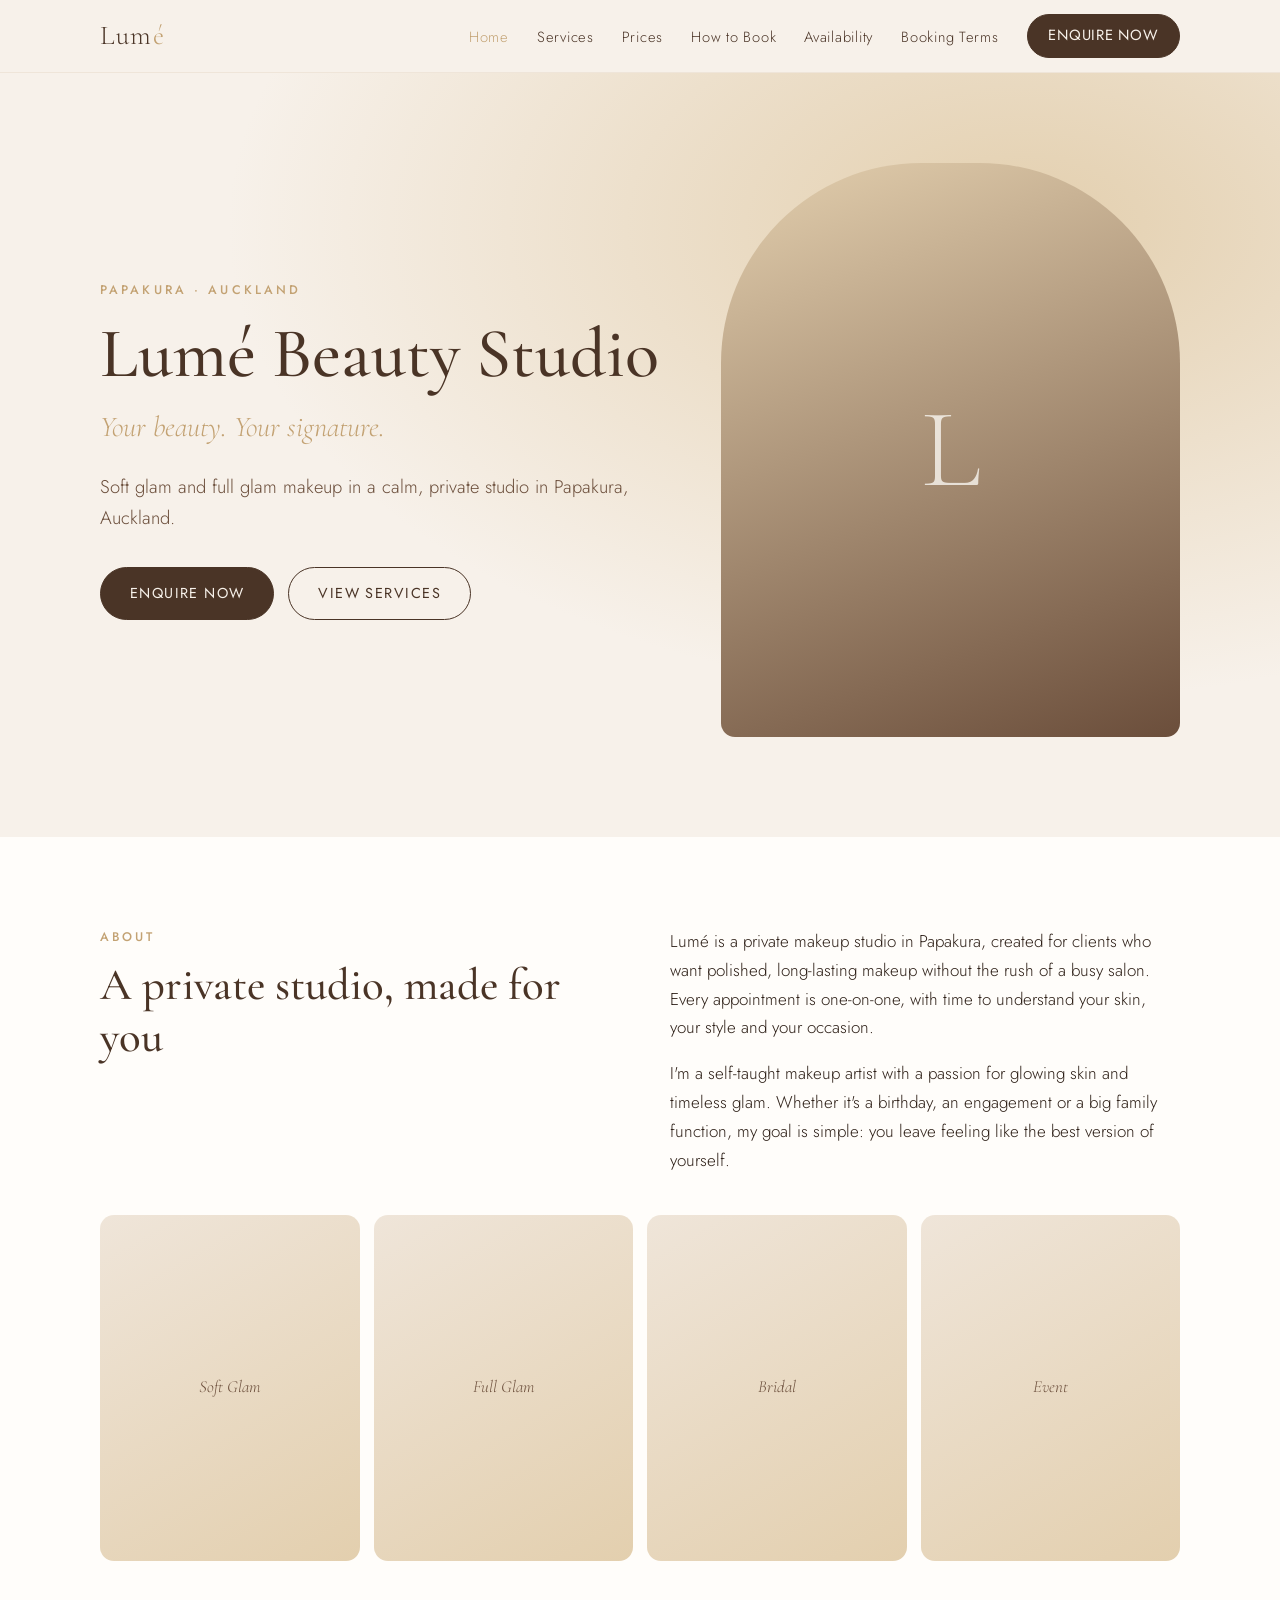
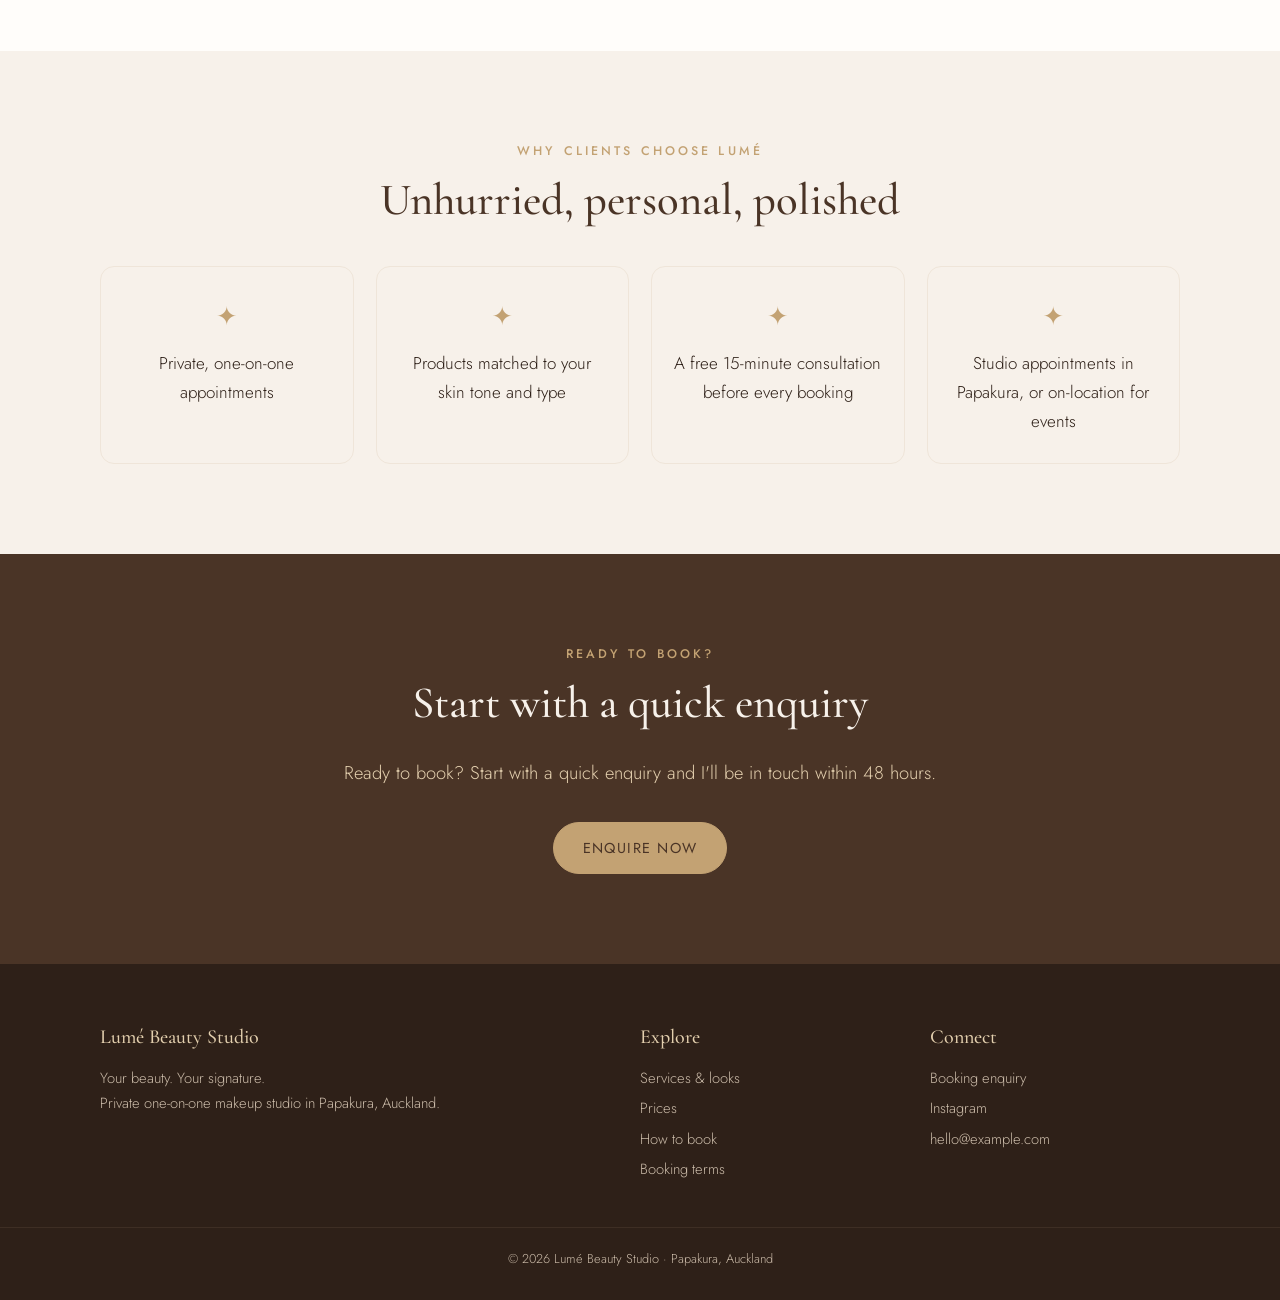
==== index.html @ 0265df40 "Add Lumé Beauty Studio website Six-page static site (Home, Services, Prices, How to Book, Availabili" ====
<!doctype html>
<html lang="en">
<head>
<meta charset="utf-8">
<meta name="viewport" content="width=device-width, initial-scale=1">
<title>Lumé Beauty Studio | Makeup in Papakura, Auckland</title>
<meta name="description" content="Soft glam and full glam makeup in a calm, private studio in Papakura, Auckland.">
<link rel="preconnect" href="https://fonts.googleapis.com">
<link rel="preconnect" href="https://fonts.gstatic.com" crossorigin>
<link href="https://fonts.googleapis.com/css2?family=Cormorant+Garamond:ital,wght@0,400;0,500;1,400&family=Jost:wght@300;400;500&display=swap" rel="stylesheet">
<link rel="stylesheet" href="css/styles.css">
</head>
<body>
<div class="banner">Introductory prices end on 1 December 2026 — enquire now to lock yours in.</div>
<header class="site-header">
  <nav class="container nav" aria-label="Main">
    <a class="logo" href="index.html">Lum<span>é</span></a>
    <button class="nav-toggle" aria-label="Open menu" aria-expanded="false">☰</button>
    <ul class="nav-links">
      <li><a href="index.html">Home</a></li>
      <li><a href="services.html">Services</a></li>
      <li><a href="prices.html">Prices</a></li>
      <li><a href="how-to-book.html">How to Book</a></li>
      <li><a href="availability.html">Availability</a></li>
      <li><a href="booking-terms.html">Booking Terms</a></li>
      <li><a class="btn btn-primary" data-enquire href="#">Enquire now</a></li>
    </ul>
  </nav>
</header>
<main>
<section class="hero">
  <div class="container hero-grid">
    <div>
      <span class="eyebrow">Papakura · Auckland</span>
      <h1>Lumé Beauty Studio</h1>
      <p class="tagline">Your beauty. Your signature.</p>
      <p class="lead">Soft glam and full glam makeup in a calm, private studio in Papakura, Auckland.</p>
      <div class="btn-row">
        <a class="btn btn-primary" data-enquire href="#">Enquire now</a>
        <a class="btn btn-ghost" href="services.html">View services</a>
      </div>
    </div>
    <div class="hero-art"><div class="mono">L</div><!-- Replace with: <img src="images/hero.jpg" alt="Soft glam makeup by Lumé"> --></div>
  </div>
</section>

<section class="block alt">
  <div class="container two-col">
    <div>
      <span class="eyebrow">About</span>
      <h2>A private studio, made for you</h2>
    </div>
    <div>
      <p>Lumé is a private makeup studio in Papakura, created for clients who want polished, long-lasting makeup without the rush of a busy salon. Every appointment is one-on-one, with time to understand your skin, your style and your occasion.</p>
      <p>I'm a self-taught makeup artist with a passion for glowing skin and timeless glam. Whether it's a birthday, an engagement or a big family function, my goal is simple: you leave feeling like the best version of yourself.</p>
    </div>
  </div>
  <div class="container">
    <div class="gallery">
      <!-- Swap each figure for your own work, e.g. <figure><img src="images/look-1.jpg" alt="Full glam for an engagement"></figure> -->
      <figure>Soft Glam</figure><figure>Full Glam</figure><figure>Bridal</figure><figure>Event</figure>
    </div>
  </div>
</section>

<section class="block">
  <div class="container center">
    <span class="eyebrow">Why clients choose Lumé</span>
    <h2>Unhurried, personal, polished</h2>
    <div class="features">
      <div class="feature"><div class="icon">✦</div><p>Private, one-on-one appointments</p></div>
      <div class="feature"><div class="icon">✦</div><p>Products matched to your skin tone and type</p></div>
      <div class="feature"><div class="icon">✦</div><p>A free 15-minute consultation before every booking</p></div>
      <div class="feature"><div class="icon">✦</div><p>Studio appointments in Papakura, or on-location for events</p></div>
    </div>
  </div>
</section>
<section class="block dark cta">
  <div class="container narrow">
    <span class="eyebrow">Ready to book?</span>
    <h2>Start with a quick enquiry</h2>
    <p>Ready to book? Start with a quick enquiry and I'll be in touch within 48 hours.</p>
    <div class="btn-row" style="justify-content:center"><a class="btn btn-primary" data-enquire href="#">Enquire now</a></div>
  </div>
</section>
</main>
<footer class="site-footer">
  <div class="container footer-grid">
    <div>
      <h4>Lumé Beauty Studio</h4>
      <p>Your beauty. Your signature.<br>Private one-on-one makeup studio in Papakura, Auckland.</p>
    </div>
    <div>
      <h4>Explore</h4>
      <ul>
        <li><a href="services.html">Services &amp; looks</a></li>
        <li><a href="prices.html">Prices</a></li>
        <li><a href="how-to-book.html">How to book</a></li>
        <li><a href="booking-terms.html">Booking terms</a></li>
      </ul>
    </div>
    <div>
      <h4>Connect</h4>
      <ul>
        <li><a data-enquire href="#">Booking enquiry</a></li>
        <li><a data-instagram href="#">Instagram</a></li>
        <li><a data-email href="#">Email</a></li>
      </ul>
    </div>
  </div>
  <p class="copyright">© <span id="year">2026</span> Lumé Beauty Studio · Papakura, Auckland</p>
</footer>
<script src="js/main.js"></script>
</body>
</html>
---- css/styles.css ----
:root{
  --cream:#f7f1ea; --cream-2:#efe5d9; --cocoa:#4a3426; --cocoa-2:#6b4e3b;
  --gold:#c3a273; --gold-soft:#e3cfae; --ink:#2e2018; --muted:#7a6656; --white:#fffdfa;
  --serif:"Cormorant Garamond",Georgia,serif; --sans:"Jost",system-ui,sans-serif;
  --radius:14px; --max:1120px;
}
*{box-sizing:border-box;margin:0;padding:0}
html{scroll-behavior:smooth}
body{font-family:var(--sans);font-weight:300;color:var(--ink);background:var(--cream);line-height:1.7;font-size:17px}
img{max-width:100%;display:block}
a{color:var(--cocoa-2)}
h1,h2,h3{font-family:var(--serif);font-weight:500;color:var(--cocoa);line-height:1.15}
h1{font-size:clamp(2.6rem,6vw,4.4rem)}
h2{font-size:clamp(2rem,4vw,2.8rem);margin-bottom:.6em}
h3{font-size:1.5rem;margin-bottom:.4em}
p+p{margin-top:1em}
.container{max-width:var(--max);margin:0 auto;padding:0 20px}
.eyebrow{font-size:.78rem;letter-spacing:.25em;text-transform:uppercase;color:var(--gold);font-weight:500;margin-bottom:1em;display:block}

/* banner */
.banner{background:var(--cocoa);color:var(--gold-soft);text-align:center;font-size:.85rem;padding:.55em 16px;letter-spacing:.04em}

/* header */
.site-header{position:sticky;top:0;z-index:50;background:rgba(247,241,234,.94);backdrop-filter:blur(8px);border-bottom:1px solid var(--cream-2)}
.nav{display:flex;align-items:center;justify-content:space-between;height:72px}
.logo{font-family:var(--serif);font-size:1.7rem;color:var(--cocoa);text-decoration:none;letter-spacing:.06em}
.logo span{color:var(--gold)}
.nav-links{display:flex;gap:28px;list-style:none;align-items:center}
.nav-links a{text-decoration:none;color:var(--cocoa);font-size:.92rem;letter-spacing:.05em}
.nav-links a:hover,.nav-links a[aria-current=page]{color:var(--gold)}
.nav-toggle{display:none;background:none;border:0;font-size:1.6rem;color:var(--cocoa);cursor:pointer}
@media(max-width:900px){
  .nav-toggle{display:block}
  .nav-links{position:absolute;top:72px;left:0;right:0;flex-direction:column;gap:0;background:var(--cream);border-bottom:1px solid var(--cream-2);display:none;padding:8px 0}
  .nav-links.open{display:flex}
  .nav-links li{width:100%;text-align:center}
  .nav-links a{display:block;padding:12px}
}

/* buttons */
.btn{display:inline-block;padding:.9em 2em;border-radius:999px;text-decoration:none;font-size:.9rem;letter-spacing:.1em;text-transform:uppercase;font-weight:400;transition:.2s;border:1px solid var(--cocoa);cursor:pointer}
.btn-primary{background:var(--cocoa);color:var(--cream)}
.btn-primary:hover{background:var(--cocoa-2)}
.btn-ghost{color:var(--cocoa);background:transparent}
.btn-ghost:hover{background:var(--cocoa);color:var(--cream)}
.nav-links .btn{padding:.6em 1.4em;color:var(--cream)}
.nav-links .btn:hover{color:var(--cream)}
.btn-row{display:flex;gap:14px;flex-wrap:wrap;margin-top:2em}

/* hero */
.hero{padding:90px 0 100px;background:radial-gradient(ellipse at 80% 20%,var(--gold-soft) 0%,transparent 55%),var(--cream)}
.hero-grid{display:grid;grid-template-columns:1.1fr .9fr;gap:60px;align-items:center}
.hero .tagline{font-family:var(--serif);font-style:italic;font-size:1.8rem;color:var(--gold);margin:.3em 0 .6em}
.hero p.lead{font-size:1.15rem;max-width:32em;color:var(--cocoa-2)}
.hero-art{aspect-ratio:4/5;border-radius:200px 200px var(--radius) var(--radius);background:linear-gradient(160deg,var(--gold-soft),var(--cocoa-2));position:relative;overflow:hidden}
.hero-art img{width:100%;height:100%;object-fit:cover}
.hero-art .mono{position:absolute;inset:0;display:grid;place-items:center;font-family:var(--serif);font-size:7rem;color:rgba(255,253,250,.75)}
@media(max-width:800px){.hero-grid{grid-template-columns:1fr}.hero-art{max-width:340px;margin:0 auto}.hero{padding:56px 0 64px}}

/* sections */
section.block{padding:90px 0}
section.alt{background:var(--white)}
section.dark{background:var(--cocoa);color:var(--cream)}
section.dark h2{color:var(--cream)}
.page-head{padding:80px 0 40px;text-align:center}
.page-head p{max-width:40em;margin:0 auto;color:var(--muted)}
.narrow{max-width:760px;margin:0 auto}
.center{text-align:center}
.two-col{display:grid;grid-template-columns:1fr 1fr;gap:60px;align-items:start}
@media(max-width:800px){.two-col{grid-template-columns:1fr;gap:32px}section.block{padding:64px 0}}

/* features */
.features{display:grid;grid-template-columns:repeat(4,1fr);gap:22px;margin-top:40px}
.feature{background:var(--cream);border-radius:var(--radius);padding:28px 22px;text-align:center;border:1px solid var(--cream-2)}
.feature .icon{font-size:1.6rem;color:var(--gold);margin-bottom:.4em}
@media(max-width:900px){.features{grid-template-columns:1fr 1fr}}
@media(max-width:520px){.features{grid-template-columns:1fr}}

/* gallery */
.gallery{display:grid;grid-template-columns:repeat(4,1fr);gap:14px;margin-top:40px}
.gallery figure{aspect-ratio:3/4;border-radius:var(--radius);overflow:hidden;background:linear-gradient(150deg,var(--cream-2),var(--gold-soft));display:grid;place-items:center;color:var(--cocoa-2);font-family:var(--serif);font-style:italic}
.gallery img{width:100%;height:100%;object-fit:cover}
@media(max-width:700px){.gallery{grid-template-columns:1fr 1fr}}

/* cards */
.cards{display:grid;grid-template-columns:repeat(2,1fr);gap:26px}
.card{background:var(--white);border:1px solid var(--cream-2);border-radius:var(--radius);padding:36px 32px;display:flex;flex-direction:column}
.card .meta{display:flex;gap:16px;flex-wrap:wrap;margin:.2em 0 1em;font-size:.85rem;color:var(--gold);letter-spacing:.08em;text-transform:uppercase}
.card .best{margin-top:auto;padding-top:1em;border-top:1px solid var(--cream-2);font-size:.95rem;color:var(--muted)}
.card .best strong{color:var(--cocoa);font-weight:500}
@media(max-width:800px){.cards{grid-template-columns:1fr}}

/* tables */
.table-wrap{overflow-x:auto;margin:1.4em 0}
table{width:100%;border-collapse:collapse;background:var(--white);border-radius:var(--radius);overflow:hidden;font-size:.98rem}
th,td{text-align:left;padding:16px 20px;border-bottom:1px solid var(--cream-2)}
th{background:var(--cocoa);color:var(--cream);font-weight:400;letter-spacing:.06em;font-size:.85rem;text-transform:uppercase}
tr:last-child td{border-bottom:0}
td.price{font-family:var(--serif);font-size:1.5rem;color:var(--cocoa)}

/* lists */
.ticks{list-style:none}
.ticks li{padding-left:1.8em;position:relative;margin:.6em 0}
.ticks li::before{content:"✦";position:absolute;left:0;color:var(--gold);font-size:.85em;top:.15em}
.note{background:var(--cream-2);border-left:3px solid var(--gold);padding:18px 22px;border-radius:0 var(--radius) var(--radius) 0;margin:1.4em 0;color:var(--cocoa-2)}

/* steps */
.steps{list-style:none;counter-reset:s;display:grid;gap:18px}
.steps li{counter-increment:s;background:var(--white);border:1px solid var(--cream-2);border-radius:var(--radius);padding:24px 24px 24px 86px;position:relative}
.steps li::before{content:counter(s);position:absolute;left:24px;top:20px;width:42px;height:42px;border-radius:50%;background:var(--gold-soft);color:var(--cocoa);display:grid;place-items:center;font-family:var(--serif);font-size:1.4rem}
.steps strong{font-weight:500;color:var(--cocoa);display:block;font-size:1.05rem}

/* calendar */
.calendar-frame{width:100%;height:640px;border:1px solid var(--cream-2);border-radius:var(--radius);background:var(--white)}
.calendar-placeholder{border:1px dashed var(--gold);border-radius:var(--radius);padding:60px 24px;text-align:center;color:var(--muted);background:var(--white)}

/* terms */
.terms h3{margin-top:1.8em}
.terms ul{padding-left:1.2em}
.terms li{margin:.5em 0}

/* cta */
.cta{text-align:center}
.cta p{color:var(--gold-soft);font-size:1.15rem}
.cta .btn-primary{background:var(--gold);border-color:var(--gold);color:var(--cocoa)}
.cta .btn-primary:hover{background:var(--gold-soft)}

/* footer */
.site-footer{background:var(--ink);color:#cbbba9;padding:56px 0 30px;font-size:.92rem}
.footer-grid{display:grid;grid-template-columns:2fr 1fr 1fr;gap:40px}
.site-footer h4{font-family:var(--serif);color:var(--gold-soft);font-weight:500;font-size:1.25rem;margin-bottom:.6em}
.site-footer a{color:#cbbba9;text-decoration:none}
.site-footer a:hover{color:var(--gold)}
.site-footer ul{list-style:none}
.site-footer li{margin:.35em 0}
.copyright{border-top:1px solid #3e2e24;margin-top:40px;padding-top:20px;text-align:center;font-size:.8rem}
@media(max-width:700px){.footer-grid{grid-template-columns:1fr}}
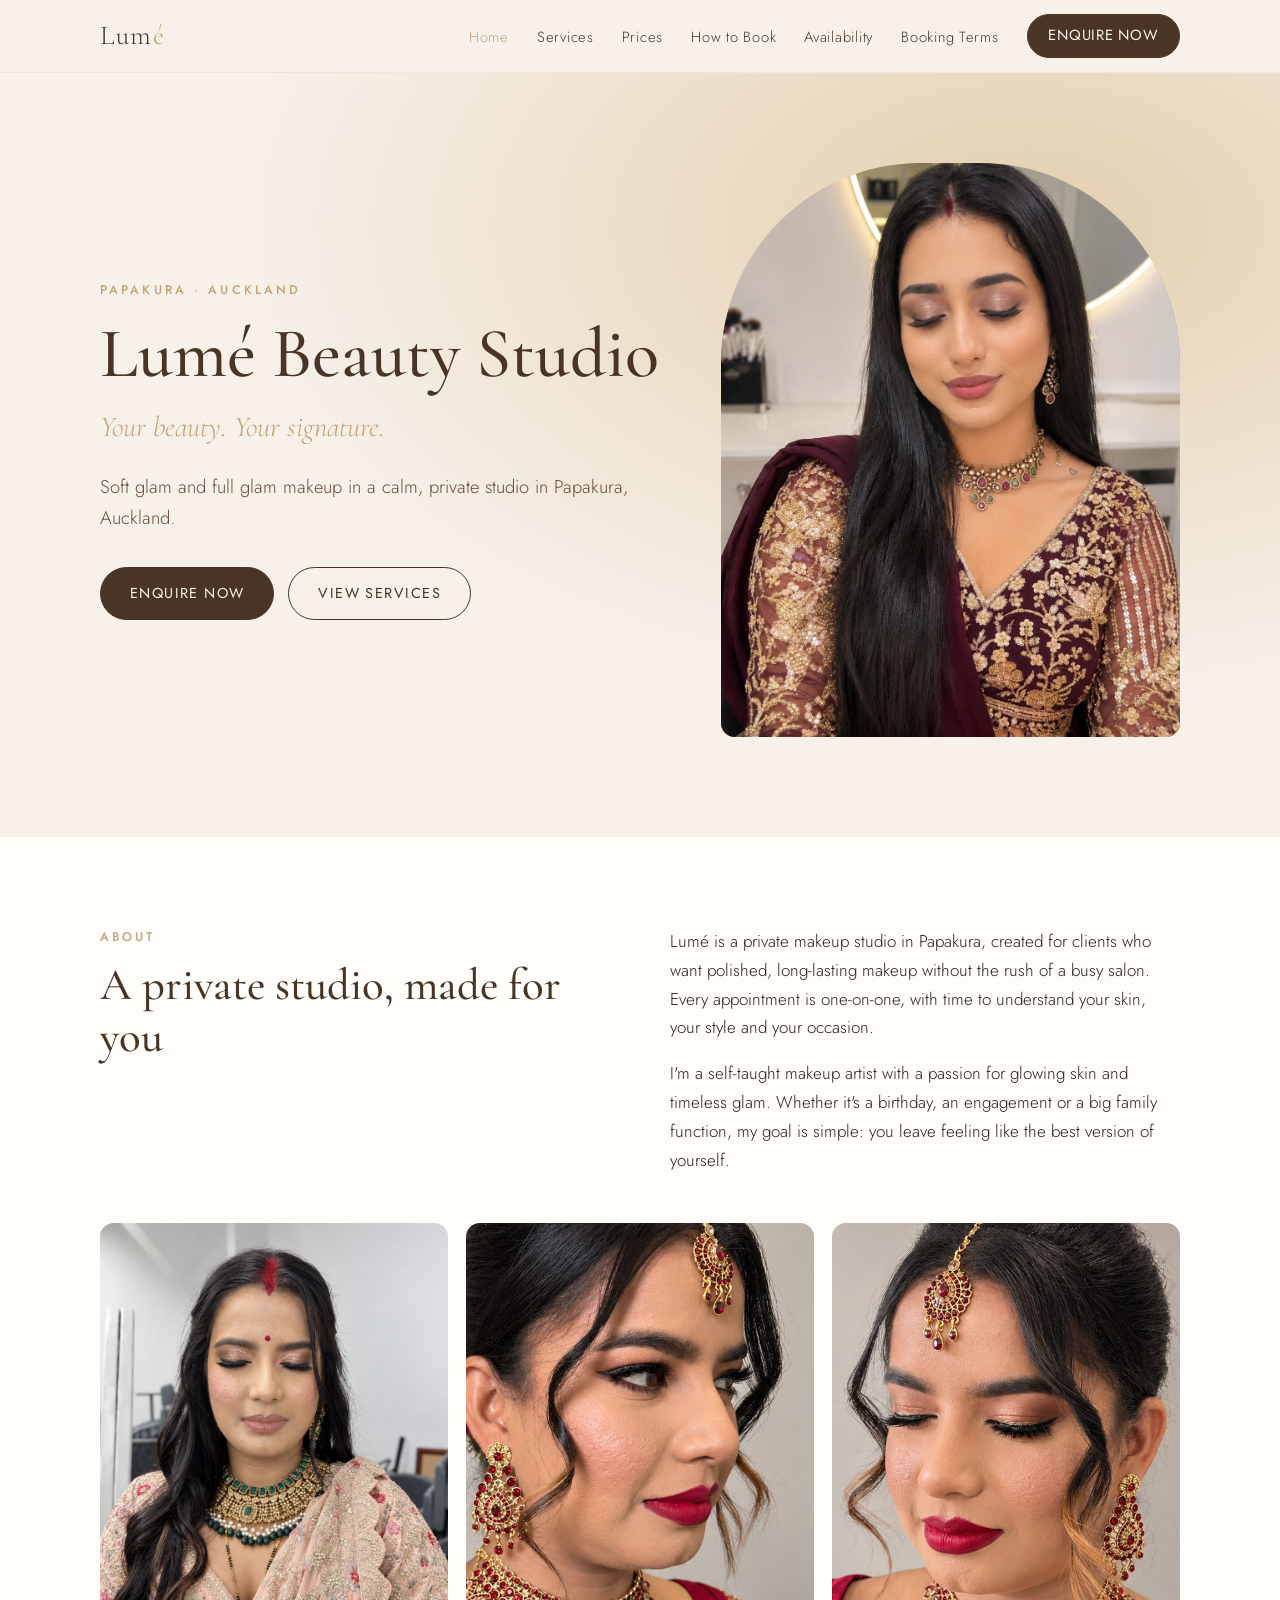
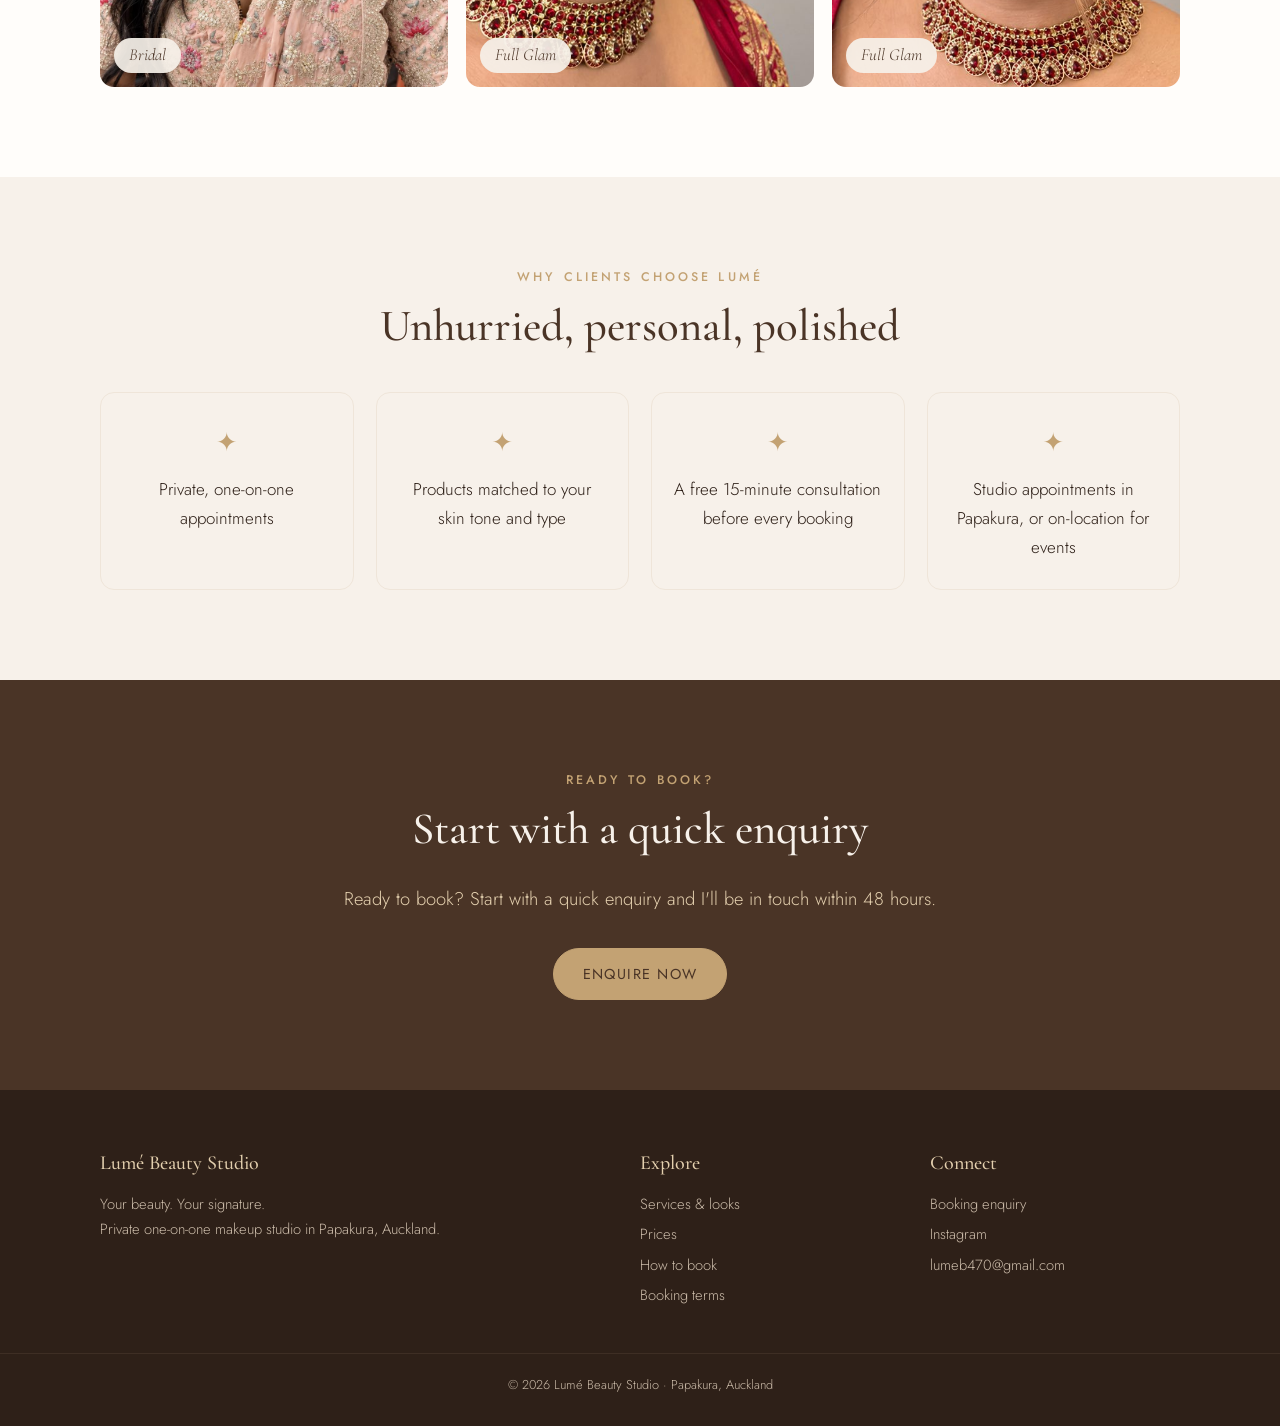
==== commit 9544d174: "Add booking links, Instagram, email and portfolio photos Connect every Enquire button to the Google " ====
--- a/index.html
+++ b/index.html
@@ -40,7 +40,7 @@
         <a class="btn btn-ghost" href="services.html">View services</a>
       </div>
     </div>
-    <div class="hero-art"><div class="mono">L</div><!-- Replace with: <img src="images/hero.jpg" alt="Soft glam makeup by Lumé"> --></div>
+    <div class="hero-art"><img src="images/hero.jpg" alt="Soft glam makeup with shimmer eyes and a mauve lip by Lumé" fetchpriority="high"></div>
   </div>
 </section>
 
@@ -57,8 +57,9 @@
   </div>
   <div class="container">
     <div class="gallery">
-      <!-- Swap each figure for your own work, e.g. <figure><img src="images/look-1.jpg" alt="Full glam for an engagement"></figure> -->
-      <figure>Soft Glam</figure><figure>Full Glam</figure><figure>Bridal</figure><figure>Event</figure>
+      <figure><img src="images/look-bridal.jpg" alt="Bridal makeup with bronze shimmer eyes and a glossy nude lip" loading="lazy"><figcaption>Bridal</figcaption></figure>
+      <figure><img src="images/look-glam-1.jpg" alt="Full glam with winged liner and a bold red lip" loading="lazy"><figcaption>Full Glam</figcaption></figure>
+      <figure><img src="images/look-glam-2.jpg" alt="Full glam with warm bronze eyes, lashes and a red lip" loading="lazy"><figcaption>Full Glam</figcaption></figure>
     </div>
   </div>
 </section>
--- a/css/styles.css
+++ b/css/styles.css
@@ -53,7 +53,7 @@
 .hero .tagline{font-family:var(--serif);font-style:italic;font-size:1.8rem;color:var(--gold);margin:.3em 0 .6em}
 .hero p.lead{font-size:1.15rem;max-width:32em;color:var(--cocoa-2)}
 .hero-art{aspect-ratio:4/5;border-radius:200px 200px var(--radius) var(--radius);background:linear-gradient(160deg,var(--gold-soft),var(--cocoa-2));position:relative;overflow:hidden}
-.hero-art img{width:100%;height:100%;object-fit:cover}
+.hero-art img{width:100%;height:100%;object-fit:cover;object-position:50% 30%}
 .hero-art .mono{position:absolute;inset:0;display:grid;place-items:center;font-family:var(--serif);font-size:7rem;color:rgba(255,253,250,.75)}
 @media(max-width:800px){.hero-grid{grid-template-columns:1fr}.hero-art{max-width:340px;margin:0 auto}.hero{padding:56px 0 64px}}
 
@@ -77,10 +77,12 @@
 @media(max-width:520px){.features{grid-template-columns:1fr}}
 
 /* gallery */
-.gallery{display:grid;grid-template-columns:repeat(4,1fr);gap:14px;margin-top:40px}
-.gallery figure{aspect-ratio:3/4;border-radius:var(--radius);overflow:hidden;background:linear-gradient(150deg,var(--cream-2),var(--gold-soft));display:grid;place-items:center;color:var(--cocoa-2);font-family:var(--serif);font-style:italic}
-.gallery img{width:100%;height:100%;object-fit:cover}
-@media(max-width:700px){.gallery{grid-template-columns:1fr 1fr}}
+.gallery{display:grid;grid-template-columns:repeat(3,1fr);gap:18px;margin-top:48px}
+.gallery figure{aspect-ratio:3/4;border-radius:var(--radius);overflow:hidden;background:var(--cream-2);position:relative}
+.gallery img{width:100%;height:100%;object-fit:cover;transition:transform .5s}
+.gallery figure:hover img{transform:scale(1.03)}
+.gallery figcaption{position:absolute;left:14px;bottom:14px;background:rgba(247,241,234,.92);color:var(--cocoa);font-family:var(--serif);font-style:italic;font-size:1.05rem;padding:.2em .9em;border-radius:999px}
+@media(max-width:700px){.gallery{display:flex;overflow-x:auto;scroll-snap-type:x mandatory;gap:12px;margin-left:-20px;margin-right:-20px;padding:0 20px}.gallery figure{flex:0 0 72%;scroll-snap-align:center}}
 
 /* cards */
 .cards{display:grid;grid-template-columns:repeat(2,1fr);gap:26px}
